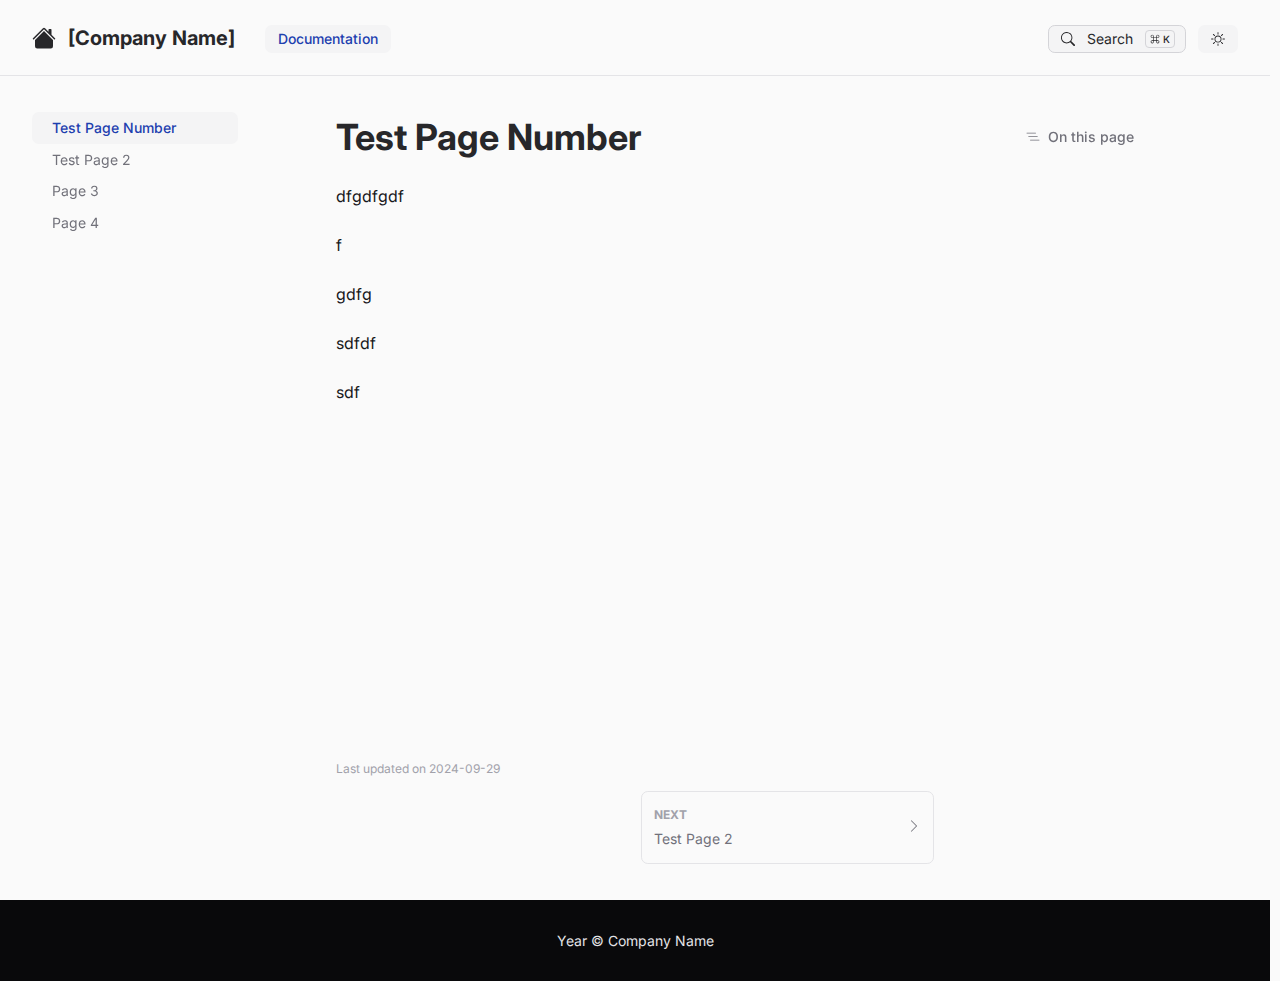
==== documentation/index.html @ 959ef645 "Generated by Alex" ====
<!DOCTYPE html>
<html lang="en">
<head>
    <meta charset="UTF-8"/>
    <meta name="viewport" content="width=device-width, initial-scale=1.0"/>
    <title>
        Test Page Number - [Company Name]
    </title>
    <meta name="description" content="Test Page Number. dfgdfgdf"/>
    <meta property="og:url" content="https://sitebud.github.io/documentation-probe-3/documentation/test-page-number/">
    <meta property="og:title" content="Test Page Number - [Company Name]" />
    <meta property="og:type" content="website" />
    <meta property="og:description" content="Test Page Number. dfgdfgdf"/>
    <meta name="twitter:title" content="Test Page Number - [Company Name]" />
    <meta name="twitter:description" content="Test Page Number. dfgdfgdf" />

    
        <link rel="icon" type="image/svg+xml" href="/favicon.svg"/>
<meta property="og:image" content="https://your-domain.com/og-image.png" />
<meta name="twitter:image" content="https://your-domain.com/og-image.png" />
<meta name="twitter:card" content="summary_large_image" />
<meta name="twitter:site" content="@your-twitter-handler" />

    
    <base href="https://sitebud.github.io/documentation-probe-3/"/>
    <link rel="canonical" href="https://sitebud.github.io/documentation-probe-3/documentation/test-page-number/">
    <link rel="preconnect" href="https://fonts.googleapis.com"/>
    <link rel="preconnect" href="https://fonts.gstatic.com" crossOrigin=""/>
    <link href="https://fonts.googleapis.com/css2?family=Inter:wght@300;400;500;700&subset=latin&display=swap"
          rel="stylesheet"/>
    <link rel="preload" href="https://sitebud.github.io/documentation-probe-3/_lib/index.css" as="style">
    <link rel="stylesheet" href="https://sitebud.github.io/documentation-probe-3/_lib/index.css"/>
    <link rel="modulepreload" href="https://sitebud.github.io/documentation-probe-3/_lib/index.js"/>
    <link rel="modulepreload" href="https://sitebud.github.io/documentation-probe-3/_lib/init.js"/>
    <link rel="modulepreload" href="https://sitebud.github.io/documentation-probe-3/_lib/pre.js"/>
    <style>
        :root {
            color-scheme: light dark;
        }
        html {
            scroll-padding-top: 120px;
            visibility: hidden;
            opacity: 0;
        }
    </style>
    <script>
        function getInitialTheme() {
            const savedTheme = localStorage.getItem('theme');
            if (savedTheme === 'light' || savedTheme === 'dark') return savedTheme;
            return window.matchMedia('(prefers-color-scheme: dark)').matches ? 'dark' : 'light';
        }
        const theme = getInitialTheme();
        document.documentElement.classList.add('theme-' + theme);
    </script>
</head>
<body>

<div id="root">
    <sl-drawer id="menu-drawer" label="Documentation" class="drawer__control" placement="top">
        <div class="body__drawer">
            <div class="items">
                
                    
                        <sl-button 
                            class="nav_button  current " 
                            size="medium" 
                            href="documentation/test-page-number/"
                        >
                            Documentation
                        </sl-button>
                         
                
            </div>
            <sl-divider class="divider__drawer"></sl-divider>
            <nav class="tree">
                <div class="scroll-panel">
                    
                        
                            
                            
                            
                                <sl-tree class="tree__with_lines" selection="leaf">
                                    
                                
                                    
                                        <sl-tree-item 
                                            id="lw2ZL-6UMWMiOFFLZgZ1T" 
                                            style="--indent-level: 0"
                                             selected 
                                            class="leaf"
                                        >
                                            <a href="documentation/test-page-number/">Test Page Number</a>
                                        </sl-tree-item>                                        
                                    
                                
                                    
                                        <sl-tree-item 
                                            id="FZVcUqBacELlOhmjEDmez" 
                                            style="--indent-level: 0"
                                            
                                            class="leaf"
                                        >
                                            <a href="documentation/test-page-2/">Test Page 2</a>
                                        </sl-tree-item>                                        
                                    
                                
                                    
                                        <sl-tree-item 
                                            id="Td5ZuGVM79t4Ct7xE0u35" 
                                            style="--indent-level: 0"
                                            
                                            class="leaf"
                                        >
                                            <a href="documentation/page-3/">Page 3</a>
                                        </sl-tree-item>                                        
                                    
                                
                                    
                                        <sl-tree-item 
                                            id="-pElBk8SQXMNbRQyHJnnz" 
                                            style="--indent-level: 0"
                                            
                                            class="leaf"
                                        >
                                            <a href="documentation/page-4/">Page 4</a>
                                        </sl-tree-item>                                        
                                    
                                
                            
                                </sl-tree>
                            
                        
                        
                </div>
            </nav>
        </div>
    </sl-drawer>

    <div class="body__wrapper">
        <div class="nav__container">
            <nav>
                <div class="border-box"></div>
                <div class="logo">
                    
                        <div class="icon">
                            <svg xmlns="http://www.w3.org/2000/svg" width="16" height="16" fill="currentColor" viewBox="0 0 16 16">
  <path d="M8.707 1.5a1 1 0 0 0-1.414 0L.646 8.146a.5.5 0 0 0 .708.708L8 2.207l6.646 6.647a.5.5 0 0 0 .708-.708L13 5.793V2.5a.5.5 0 0 0-.5-.5h-1a.5.5 0 0 0-.5.5v1.293z"/>
  <path d="m8 3.293 6 6V13.5a1.5 1.5 0 0 1-1.5 1.5h-9A1.5 1.5 0 0 1 2 13.5V9.293z"/>
</svg>

                        </div>
                    
                    <div>
                        
                            <span class="line-clamp-1">[Company Name]</span>
                        
                    </div>
                </div>
                <div class="items">
                    <div class="container">
                        
                            
                                <sl-button 
                                    class="nav_button  current " 
                                    size="medium" 
                                    href="documentation/test-page-number/"
                                >
                                    Documentation
                                </sl-button>
                                 
                        
                    </div>
                </div>
                <div class="search">
                    <div>
                        <sl-button id="search-button" class="search_button">
                            <sl-icon slot="prefix" name="search"></sl-icon>
                            Search
                            <div slot="suffix">
                                <div class="button__prefix-wrapper">
                                    <div class="button__prefix-container">
                                        <sl-icon name="command"></sl-icon>
                                        <span class="font-w-semibold">K</span>
                                    </div>
                                </div>
                            </div>
                        </sl-button>
                    </div>
                    <div>
                        <sl-dropdown id="theme-selector" hoist>
                            <sl-button slot="trigger" class="nav_button">
                                <sl-icon id="theme-selector-icon" slot="prefix" name="sun"></sl-icon>
                            </sl-button>
                            <sl-menu id="theme-selector-menu">
                                <sl-menu-item type="checkbox" value="light">Light</sl-menu-item>
                                <sl-menu-item type="checkbox" value="dark">Dark</sl-menu-item>
                                <sl-menu-item type="checkbox" value="system">System</sl-menu-item>
                            </sl-menu>
                        </sl-dropdown>
                    </div>
                    <div class="menu">
                        <sl-button id="menu-open-trigger" class="nav_button" outline>
                            <sl-icon slot="prefix" name="list"></sl-icon>
                        </sl-button>
                    </div>
                </div>
            </nav>    
        </div>
        <div class="content__container">
            <aside class="tree">
                <nav id="nav-tree" class="tree">
                    
                        
                            
                            
                            
                                <sl-tree class="tree__with_lines" selection="leaf">
                                    
                                
                                    
                                        <sl-tree-item 
                                            id="lw2ZL-6UMWMiOFFLZgZ1T" 
                                            style="--indent-level: 0"
                                             selected 
                                            class="leaf"
                                        >
                                            <a href="documentation/test-page-number/">Test Page Number</a>
                                        </sl-tree-item>                                        
                                    
                                
                                    
                                        <sl-tree-item 
                                            id="FZVcUqBacELlOhmjEDmez" 
                                            style="--indent-level: 0"
                                            
                                            class="leaf"
                                        >
                                            <a href="documentation/test-page-2/">Test Page 2</a>
                                        </sl-tree-item>                                        
                                    
                                
                                    
                                        <sl-tree-item 
                                            id="Td5ZuGVM79t4Ct7xE0u35" 
                                            style="--indent-level: 0"
                                            
                                            class="leaf"
                                        >
                                            <a href="documentation/page-3/">Page 3</a>
                                        </sl-tree-item>                                        
                                    
                                
                                    
                                        <sl-tree-item 
                                            id="-pElBk8SQXMNbRQyHJnnz" 
                                            style="--indent-level: 0"
                                            
                                            class="leaf"
                                        >
                                            <a href="documentation/page-4/">Page 4</a>
                                        </sl-tree-item>                                        
                                    
                                
                            
                                </sl-tree>
                            
                        
                        
                </nav>
            </aside>
            
            <article>
                <main>
                    <div class="content">
                        <h1 id="test-page-number" dir="ltr"><span style="white-space: pre-wrap;">Test Page Number</span></h1><p dir="ltr"><span style="white-space: pre-wrap;">dfgdfgdf</span></p><p dir="ltr"><span style="white-space: pre-wrap;">f</span></p><p dir="ltr"><span style="white-space: pre-wrap;">gdfg</span></p><p dir="ltr"><span style="white-space: pre-wrap;">sdfdf</span></p><p dir="ltr"><span style="white-space: pre-wrap;">sdf</span></p>
                    </div>
                </main>
                <div class="footer">
                    <div class="content">
                        <div class="date">
                            <div>Last updated on 2024-09-29</div>
                        </div>
                         <div></div> 
                        
                            <a href="documentation/test-page-2/" class="column right-column" title="Test Page 2">
                                <div class="label">
                                    <div class="title">NEXT</div>
                                    <div class="line-clamp-1">
                                        Test Page 2
                                    </div>
                                </div>
                                <div>
                                    <sl-icon name="chevron-right"></sl-icon>
                                </div>
                            </a>
                        
                    </div>
                </div>
            </article>
            <aside class="toc">
                <nav class="toc">
                    <div class="title">
                        <sl-icon class="icon" name="list-nested"></sl-icon>
                        <div>
                            On this page
                        </div>
                    </div>
                    <div id="toc-list" class="list">
                        
                                
                        
                    </div>
                </nav>
            </aside>
        </div>
        <footer>
            
                <span>Year &copy; Company Name</span>    
            
        </footer>
    </div>
</div>
<sl-dialog id="search-dialog" class="dialog_control dialog__search">
    <div slot="label">
        <p>Search</p>
    </div>
    <div class="pane stack__column stack__gap-4">
        <div>
            <sl-input
                id="search-input"
                type="text"
                size="small"
                autocomplete="off"
                autofocus
                clearable
                placeholder="Type text you want to search..."
            >
            </sl-input>
        </div>
        <div id="search-result" class="stack__column stack__gap-4 search-result">
        </div>
        <div id="search-footer" class="footer"></div>
    </div>
</sl-dialog>
<script type="module">
    import 'https://sitebud.github.io/documentation-probe-3/_lib/index.js';
    import {initPage, initTheme, initSearch, initToc} from 'https://sitebud.github.io/documentation-probe-3/_lib/init.js';
    import {preInitTree} from 'https://sitebud.github.io/documentation-probe-3/_lib/pre.js';
    preInitTree();
    await initPage();
    await initTheme();
    await initSearch('1727712534627');
    document.documentElement.style.visibility = 'visible';
    document.documentElement.style.opacity = '1';
    initToc();
</script>

</body>
</html>
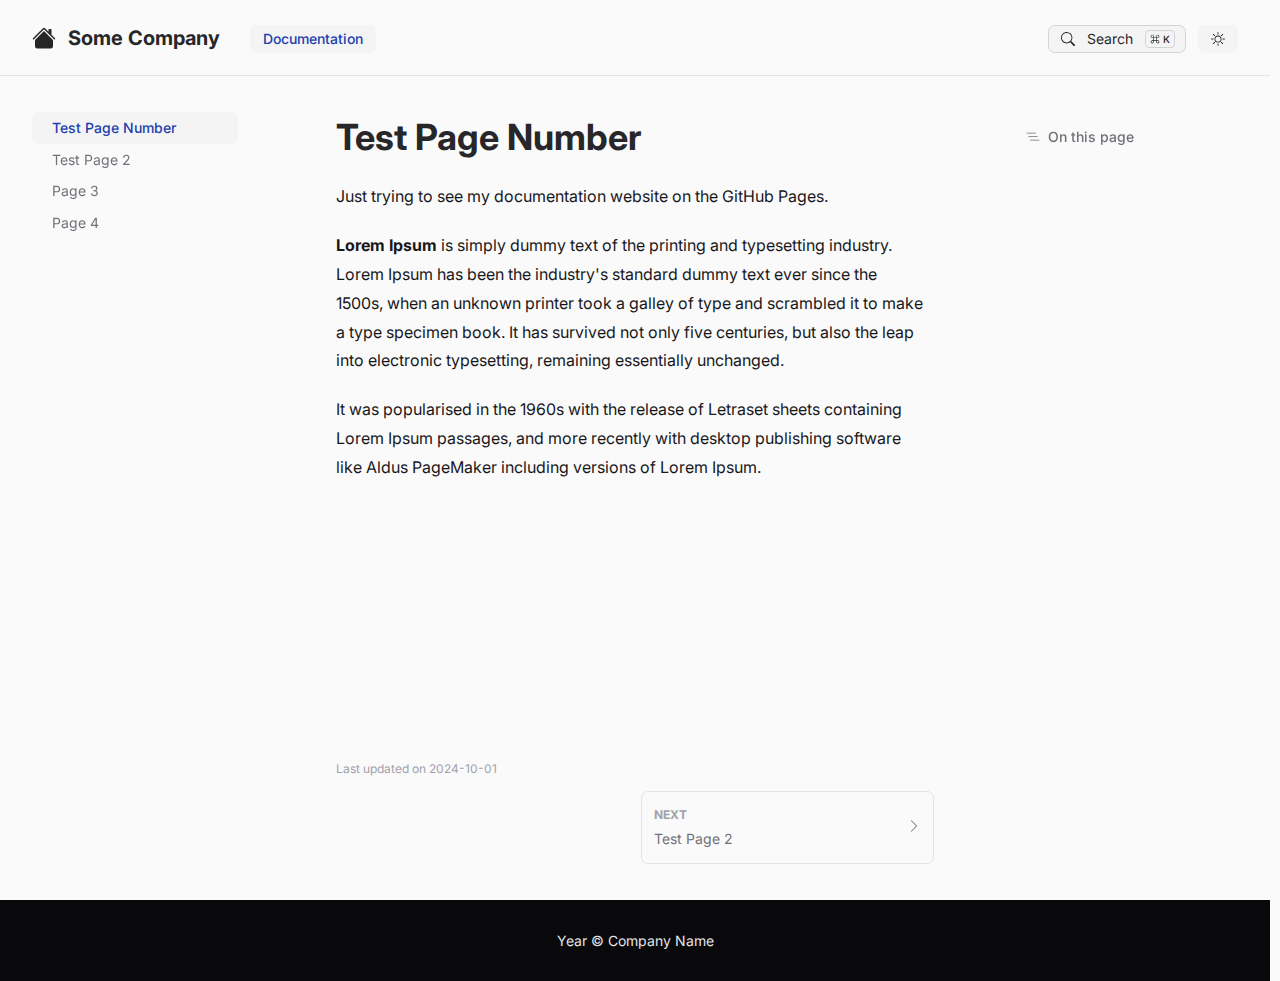
==== commit 8ec16af7: "Generated by Alex" ====
--- a/documentation/index.html
+++ b/documentation/index.html
@@ -4,15 +4,15 @@
     <meta charset="UTF-8"/>
     <meta name="viewport" content="width=device-width, initial-scale=1.0"/>
     <title>
-        Test Page Number - [Company Name]
+        Test Page Number - Some Company
     </title>
-    <meta name="description" content="Test Page Number. dfgdfgdf"/>
+    <meta name="description" content="Test Page Number. Just trying to see my documentation website on the GitHub Pages."/>
     <meta property="og:url" content="https://sitebud.github.io/documentation-probe-3/documentation/test-page-number/">
-    <meta property="og:title" content="Test Page Number - [Company Name]" />
+    <meta property="og:title" content="Test Page Number - Some Company" />
     <meta property="og:type" content="website" />
-    <meta property="og:description" content="Test Page Number. dfgdfgdf"/>
-    <meta name="twitter:title" content="Test Page Number - [Company Name]" />
-    <meta name="twitter:description" content="Test Page Number. dfgdfgdf" />
+    <meta property="og:description" content="Test Page Number. Just trying to see my documentation website on the GitHub Pages."/>
+    <meta name="twitter:title" content="Test Page Number - Some Company" />
+    <meta name="twitter:description" content="Test Page Number. Just trying to see my documentation website on the GitHub Pages." />
 
     
         <link rel="icon" type="image/svg+xml" href="/favicon.svg"/>
@@ -152,7 +152,7 @@
                     
                     <div>
                         
-                            <span class="line-clamp-1">[Company Name]</span>
+                            <span class="line-clamp-1">Some Company</span>
                         
                     </div>
                 </div>
@@ -272,13 +272,13 @@
             <article>
                 <main>
                     <div class="content">
-                        <h1 id="test-page-number" dir="ltr"><span style="white-space: pre-wrap;">Test Page Number</span></h1><p dir="ltr"><span style="white-space: pre-wrap;">dfgdfgdf</span></p><p dir="ltr"><span style="white-space: pre-wrap;">f</span></p><p dir="ltr"><span style="white-space: pre-wrap;">gdfg</span></p><p dir="ltr"><span style="white-space: pre-wrap;">sdfdf</span></p><p dir="ltr"><span style="white-space: pre-wrap;">sdf</span></p>
+                        <h1 id="test-page-number" dir="ltr"><span style="white-space: pre-wrap;">Test Page Number</span></h1><p dir="ltr"><span style="white-space: pre-wrap;">Just trying to see my documentation website on the GitHub Pages. </span></p><p dir="ltr"><b><strong class="text-bold" style="white-space: pre-wrap;">Lorem Ipsum</strong></b><span style="white-space: pre-wrap;">&nbsp;is simply dummy text of the printing and typesetting industry. Lorem Ipsum has been the industry's standard dummy text ever since the 1500s, when an unknown printer took a galley of type and scrambled it to make a type specimen book. It has survived not only five centuries, but also the leap into electronic typesetting, remaining essentially unchanged. </span></p><p dir="ltr"><span style="white-space: pre-wrap;">It was popularised in the 1960s with the release of Letraset sheets containing Lorem Ipsum passages, and more recently with desktop publishing software like Aldus PageMaker including versions of Lorem Ipsum.</span></p>
                     </div>
                 </main>
                 <div class="footer">
                     <div class="content">
                         <div class="date">
-                            <div>Last updated on 2024-09-29</div>
+                            <div>Last updated on 2024-10-01</div>
                         </div>
                          <div></div> 
                         
@@ -349,7 +349,7 @@
     preInitTree();
     await initPage();
     await initTheme();
-    await initSearch('1727712534627');
+    await initSearch('1727759896700');
     document.documentElement.style.visibility = 'visible';
     document.documentElement.style.opacity = '1';
     initToc();
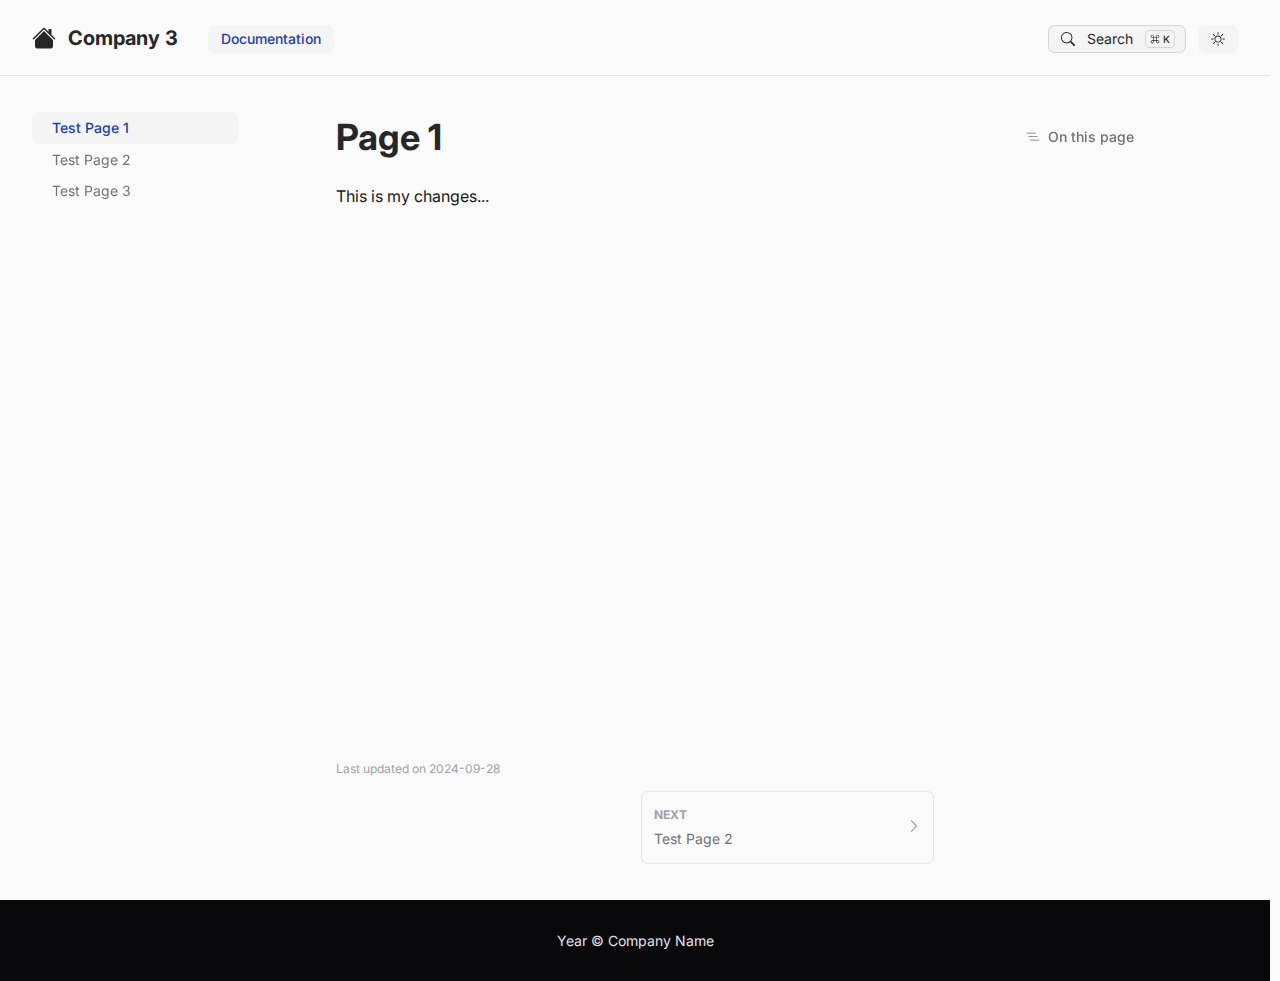
==== commit 9866c45b: "Generated by Alex" ====
--- a/documentation/index.html
+++ b/documentation/index.html
@@ -4,15 +4,15 @@
     <meta charset="UTF-8"/>
     <meta name="viewport" content="width=device-width, initial-scale=1.0"/>
     <title>
-        Test Page Number - Some Company
+        Test Page 1 - Company 3
     </title>
-    <meta name="description" content="Test Page Number. Just trying to see my documentation website on the GitHub Pages."/>
-    <meta property="og:url" content="https://sitebud.github.io/documentation-probe-3/documentation/test-page-number/">
-    <meta property="og:title" content="Test Page Number - Some Company" />
+    <meta name="description" content="Page 1. This is my changes..."/>
+    <meta property="og:url" content="https://sitebud.github.io/documentation-probe-3/documentation/test-page-1/">
+    <meta property="og:title" content="Test Page 1 - Company 3" />
     <meta property="og:type" content="website" />
-    <meta property="og:description" content="Test Page Number. Just trying to see my documentation website on the GitHub Pages."/>
-    <meta name="twitter:title" content="Test Page Number - Some Company" />
-    <meta name="twitter:description" content="Test Page Number. Just trying to see my documentation website on the GitHub Pages." />
+    <meta property="og:description" content="Page 1. This is my changes..."/>
+    <meta name="twitter:title" content="Test Page 1 - Company 3" />
+    <meta name="twitter:description" content="Page 1. This is my changes..." />
 
     
         <link rel="icon" type="image/svg+xml" href="/favicon.svg"/>
@@ -23,7 +23,7 @@
 
     
     <base href="https://sitebud.github.io/documentation-probe-3/"/>
-    <link rel="canonical" href="https://sitebud.github.io/documentation-probe-3/documentation/test-page-number/">
+    <link rel="canonical" href="https://sitebud.github.io/documentation-probe-3/documentation/test-page-1/">
     <link rel="preconnect" href="https://fonts.googleapis.com"/>
     <link rel="preconnect" href="https://fonts.gstatic.com" crossOrigin=""/>
     <link href="https://fonts.googleapis.com/css2?family=Inter:wght@300;400;500;700&subset=latin&display=swap"
@@ -64,7 +64,7 @@
                         <sl-button 
                             class="nav_button  current " 
                             size="medium" 
-                            href="documentation/test-page-number/"
+                            href="documentation/test-page-1/"
                         >
                             Documentation
                         </sl-button>
@@ -84,18 +84,18 @@
                                 
                                     
                                         <sl-tree-item 
-                                            id="lw2ZL-6UMWMiOFFLZgZ1T" 
+                                            id="K4P3HCX1nWZN8HzyhtxEL" 
                                             style="--indent-level: 0"
                                              selected 
                                             class="leaf"
                                         >
-                                            <a href="documentation/test-page-number/">Test Page Number</a>
-                                        </sl-tree-item>                                        
-                                    
-                                
-                                    
-                                        <sl-tree-item 
-                                            id="FZVcUqBacELlOhmjEDmez" 
+                                            <a href="documentation/test-page-1/">Test Page 1</a>
+                                        </sl-tree-item>                                        
+                                    
+                                
+                                    
+                                        <sl-tree-item 
+                                            id="SzeO_K4Kuo_gmKK5Pq37i" 
                                             style="--indent-level: 0"
                                             
                                             class="leaf"
@@ -106,23 +106,12 @@
                                 
                                     
                                         <sl-tree-item 
-                                            id="Td5ZuGVM79t4Ct7xE0u35" 
+                                            id="I8XhZkewoCXJf9lfXUX9U" 
                                             style="--indent-level: 0"
                                             
                                             class="leaf"
                                         >
-                                            <a href="documentation/page-3/">Page 3</a>
-                                        </sl-tree-item>                                        
-                                    
-                                
-                                    
-                                        <sl-tree-item 
-                                            id="-pElBk8SQXMNbRQyHJnnz" 
-                                            style="--indent-level: 0"
-                                            
-                                            class="leaf"
-                                        >
-                                            <a href="documentation/page-4/">Page 4</a>
+                                            <a href="documentation/test-page-3/">Test Page 3</a>
                                         </sl-tree-item>                                        
                                     
                                 
@@ -152,7 +141,7 @@
                     
                     <div>
                         
-                            <span class="line-clamp-1">Some Company</span>
+                            <span class="line-clamp-1">Company 3</span>
                         
                     </div>
                 </div>
@@ -163,7 +152,7 @@
                                 <sl-button 
                                     class="nav_button  current " 
                                     size="medium" 
-                                    href="documentation/test-page-number/"
+                                    href="documentation/test-page-1/"
                                 >
                                     Documentation
                                 </sl-button>
@@ -219,18 +208,18 @@
                                 
                                     
                                         <sl-tree-item 
-                                            id="lw2ZL-6UMWMiOFFLZgZ1T" 
+                                            id="K4P3HCX1nWZN8HzyhtxEL" 
                                             style="--indent-level: 0"
                                              selected 
                                             class="leaf"
                                         >
-                                            <a href="documentation/test-page-number/">Test Page Number</a>
-                                        </sl-tree-item>                                        
-                                    
-                                
-                                    
-                                        <sl-tree-item 
-                                            id="FZVcUqBacELlOhmjEDmez" 
+                                            <a href="documentation/test-page-1/">Test Page 1</a>
+                                        </sl-tree-item>                                        
+                                    
+                                
+                                    
+                                        <sl-tree-item 
+                                            id="SzeO_K4Kuo_gmKK5Pq37i" 
                                             style="--indent-level: 0"
                                             
                                             class="leaf"
@@ -241,23 +230,12 @@
                                 
                                     
                                         <sl-tree-item 
-                                            id="Td5ZuGVM79t4Ct7xE0u35" 
+                                            id="I8XhZkewoCXJf9lfXUX9U" 
                                             style="--indent-level: 0"
                                             
                                             class="leaf"
                                         >
-                                            <a href="documentation/page-3/">Page 3</a>
-                                        </sl-tree-item>                                        
-                                    
-                                
-                                    
-                                        <sl-tree-item 
-                                            id="-pElBk8SQXMNbRQyHJnnz" 
-                                            style="--indent-level: 0"
-                                            
-                                            class="leaf"
-                                        >
-                                            <a href="documentation/page-4/">Page 4</a>
+                                            <a href="documentation/test-page-3/">Test Page 3</a>
                                         </sl-tree-item>                                        
                                     
                                 
@@ -272,13 +250,13 @@
             <article>
                 <main>
                     <div class="content">
-                        <h1 id="test-page-number" dir="ltr"><span style="white-space: pre-wrap;">Test Page Number</span></h1><p dir="ltr"><span style="white-space: pre-wrap;">Just trying to see my documentation website on the GitHub Pages. </span></p><p dir="ltr"><b><strong class="text-bold" style="white-space: pre-wrap;">Lorem Ipsum</strong></b><span style="white-space: pre-wrap;">&nbsp;is simply dummy text of the printing and typesetting industry. Lorem Ipsum has been the industry's standard dummy text ever since the 1500s, when an unknown printer took a galley of type and scrambled it to make a type specimen book. It has survived not only five centuries, but also the leap into electronic typesetting, remaining essentially unchanged. </span></p><p dir="ltr"><span style="white-space: pre-wrap;">It was popularised in the 1960s with the release of Letraset sheets containing Lorem Ipsum passages, and more recently with desktop publishing software like Aldus PageMaker including versions of Lorem Ipsum.</span></p>
+                        <h1 id="page-1" dir="ltr"><span style="white-space: pre-wrap;">Page 1</span></h1><p dir="ltr"><span style="white-space: pre-wrap;">This is my changes...</span></p><p dir="ltr"><br></p>
                     </div>
                 </main>
                 <div class="footer">
                     <div class="content">
                         <div class="date">
-                            <div>Last updated on 2024-10-01</div>
+                            <div>Last updated on 2024-09-28</div>
                         </div>
                          <div></div> 
                         
@@ -349,7 +327,7 @@
     preInitTree();
     await initPage();
     await initTheme();
-    await initSearch('1727759896700');
+    await initSearch('1727760484593');
     document.documentElement.style.visibility = 'visible';
     document.documentElement.style.opacity = '1';
     initToc();
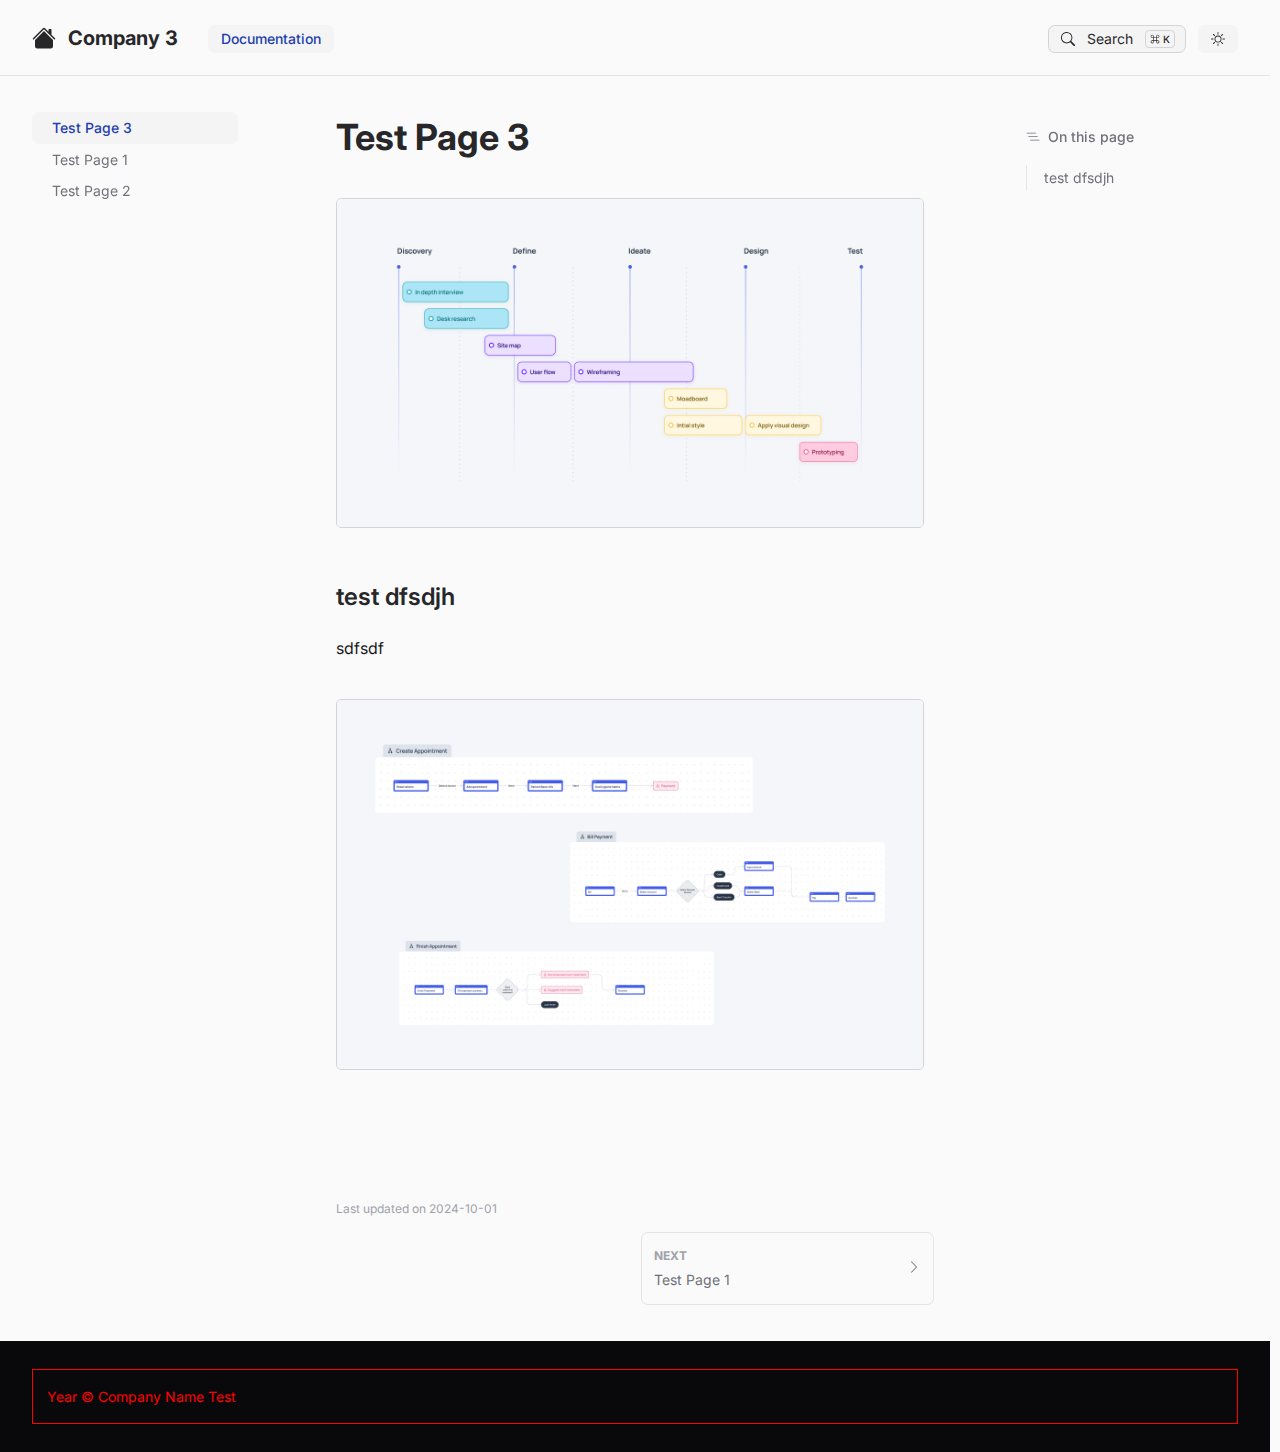
==== commit 79e2c5a7: "Generated by Alex" ====
--- a/documentation/index.html
+++ b/documentation/index.html
@@ -4,15 +4,15 @@
     <meta charset="UTF-8"/>
     <meta name="viewport" content="width=device-width, initial-scale=1.0"/>
     <title>
-        Test Page 1 - Company 3
+        Test Page 3 - Company 3
     </title>
-    <meta name="description" content="Page 1. This is my changes..."/>
-    <meta property="og:url" content="https://sitebud.github.io/documentation-probe-3/documentation/test-page-1/">
-    <meta property="og:title" content="Test Page 1 - Company 3" />
+    <meta name="description" content="Test Page 3. test dfsdjh"/>
+    <meta property="og:url" content="https://sitebud.github.io/documentation-probe-3/documentation/test-page-3/">
+    <meta property="og:title" content="Test Page 3 - Company 3" />
     <meta property="og:type" content="website" />
-    <meta property="og:description" content="Page 1. This is my changes..."/>
-    <meta name="twitter:title" content="Test Page 1 - Company 3" />
-    <meta name="twitter:description" content="Page 1. This is my changes..." />
+    <meta property="og:description" content="Test Page 3. test dfsdjh"/>
+    <meta name="twitter:title" content="Test Page 3 - Company 3" />
+    <meta name="twitter:description" content="Test Page 3. test dfsdjh" />
 
     
         <link rel="icon" type="image/svg+xml" href="/favicon.svg"/>
@@ -23,7 +23,7 @@
 
     
     <base href="https://sitebud.github.io/documentation-probe-3/"/>
-    <link rel="canonical" href="https://sitebud.github.io/documentation-probe-3/documentation/test-page-1/">
+    <link rel="canonical" href="https://sitebud.github.io/documentation-probe-3/documentation/test-page-3/">
     <link rel="preconnect" href="https://fonts.googleapis.com"/>
     <link rel="preconnect" href="https://fonts.gstatic.com" crossOrigin=""/>
     <link href="https://fonts.googleapis.com/css2?family=Inter:wght@300;400;500;700&subset=latin&display=swap"
@@ -64,7 +64,7 @@
                         <sl-button 
                             class="nav_button  current " 
                             size="medium" 
-                            href="documentation/test-page-1/"
+                            href="documentation/test-page-3/"
                         >
                             Documentation
                         </sl-button>
@@ -84,9 +84,20 @@
                                 
                                     
                                         <sl-tree-item 
+                                            id="I8XhZkewoCXJf9lfXUX9U" 
+                                            style="--indent-level: 0"
+                                             selected 
+                                            class="leaf"
+                                        >
+                                            <a href="documentation/test-page-3/">Test Page 3</a>
+                                        </sl-tree-item>                                        
+                                    
+                                
+                                    
+                                        <sl-tree-item 
                                             id="K4P3HCX1nWZN8HzyhtxEL" 
                                             style="--indent-level: 0"
-                                             selected 
+                                            
                                             class="leaf"
                                         >
                                             <a href="documentation/test-page-1/">Test Page 1</a>
@@ -101,17 +112,6 @@
                                             class="leaf"
                                         >
                                             <a href="documentation/test-page-2/">Test Page 2</a>
-                                        </sl-tree-item>                                        
-                                    
-                                
-                                    
-                                        <sl-tree-item 
-                                            id="I8XhZkewoCXJf9lfXUX9U" 
-                                            style="--indent-level: 0"
-                                            
-                                            class="leaf"
-                                        >
-                                            <a href="documentation/test-page-3/">Test Page 3</a>
                                         </sl-tree-item>                                        
                                     
                                 
@@ -152,7 +152,7 @@
                                 <sl-button 
                                     class="nav_button  current " 
                                     size="medium" 
-                                    href="documentation/test-page-1/"
+                                    href="documentation/test-page-3/"
                                 >
                                     Documentation
                                 </sl-button>
@@ -208,9 +208,20 @@
                                 
                                     
                                         <sl-tree-item 
+                                            id="I8XhZkewoCXJf9lfXUX9U" 
+                                            style="--indent-level: 0"
+                                             selected 
+                                            class="leaf"
+                                        >
+                                            <a href="documentation/test-page-3/">Test Page 3</a>
+                                        </sl-tree-item>                                        
+                                    
+                                
+                                    
+                                        <sl-tree-item 
                                             id="K4P3HCX1nWZN8HzyhtxEL" 
                                             style="--indent-level: 0"
-                                             selected 
+                                            
                                             class="leaf"
                                         >
                                             <a href="documentation/test-page-1/">Test Page 1</a>
@@ -225,17 +236,6 @@
                                             class="leaf"
                                         >
                                             <a href="documentation/test-page-2/">Test Page 2</a>
-                                        </sl-tree-item>                                        
-                                    
-                                
-                                    
-                                        <sl-tree-item 
-                                            id="I8XhZkewoCXJf9lfXUX9U" 
-                                            style="--indent-level: 0"
-                                            
-                                            class="leaf"
-                                        >
-                                            <a href="documentation/test-page-3/">Test Page 3</a>
                                         </sl-tree-item>                                        
                                     
                                 
@@ -250,21 +250,21 @@
             <article>
                 <main>
                     <div class="content">
-                        <h1 id="page-1" dir="ltr"><span style="white-space: pre-wrap;">Page 1</span></h1><p dir="ltr"><span style="white-space: pre-wrap;">This is my changes...</span></p><p dir="ltr"><br></p>
+                        <h1 id="test-page-3" dir="ltr"><span style="white-space: pre-wrap;">Test Page 3</span></h1><div style="display: flex; width: 100%; position: relative; flex-direction: column; align-items: start; justify-content: center; margin: var(--sl-spacing-large) 0 var(--sl-spacing-x-large) 0;"><img src="_images/test-2/64cad0790af0e12261b72722_product-show-case-2.jpg" alt="" width="100%" style="border-radius: var(--sl-border-radius-small); border: 1px solid var(--sl-color-neutral-300);"></div><h2 id="test-dfsdjh" dir="ltr"><span style="white-space: pre-wrap;">test dfsdjh </span></h2><p dir="ltr"><span style="white-space: pre-wrap;">sdfsdf</span></p><div style="display: flex; width: 100%; position: relative; flex-direction: column; align-items: start; justify-content: center; margin: var(--sl-spacing-large) 0 var(--sl-spacing-x-large) 0;"><img src="_images/test-2/64cad12a8f3dda749e64fc7e_product-show-case-3.jpg" alt="" width="100%" style="border-radius: var(--sl-border-radius-small); border: 1px solid var(--sl-color-neutral-300);"></div><p dir="ltr"><br></p>
                     </div>
                 </main>
                 <div class="footer">
                     <div class="content">
                         <div class="date">
-                            <div>Last updated on 2024-09-28</div>
+                            <div>Last updated on 2024-10-01</div>
                         </div>
                          <div></div> 
                         
-                            <a href="documentation/test-page-2/" class="column right-column" title="Test Page 2">
+                            <a href="documentation/test-page-1/" class="column right-column" title="Test Page 1">
                                 <div class="label">
                                     <div class="title">NEXT</div>
                                     <div class="line-clamp-1">
-                                        Test Page 2
+                                        Test Page 1
                                     </div>
                                 </div>
                                 <div>
@@ -287,13 +287,31 @@
                         
                                 
                         
+                            
+                                <div class="heading-2 line-clamp-2">
+                                    <a href="documentation/test-page-3/#test-dfsdjh">test dfsdjh</a>
+                                </div>
+                                
+                        
                     </div>
                 </nav>
             </aside>
         </div>
         <footer>
             
-                <span>Year &copy; Company Name</span>    
+                <style>
+   .wrapper {
+      display: flex;
+      width: 100%;
+      border: 1px solid red;
+      padding: 1em;
+
+   }
+</style>
+<div class="wrapper" style="color: red">
+
+    <span>Year &copy; Company Name Test</span>
+</div>    
             
         </footer>
     </div>
@@ -327,7 +345,7 @@
     preInitTree();
     await initPage();
     await initTheme();
-    await initSearch('1727760484593');
+    await initSearch('1727767829817');
     document.documentElement.style.visibility = 'visible';
     document.documentElement.style.opacity = '1';
     initToc();
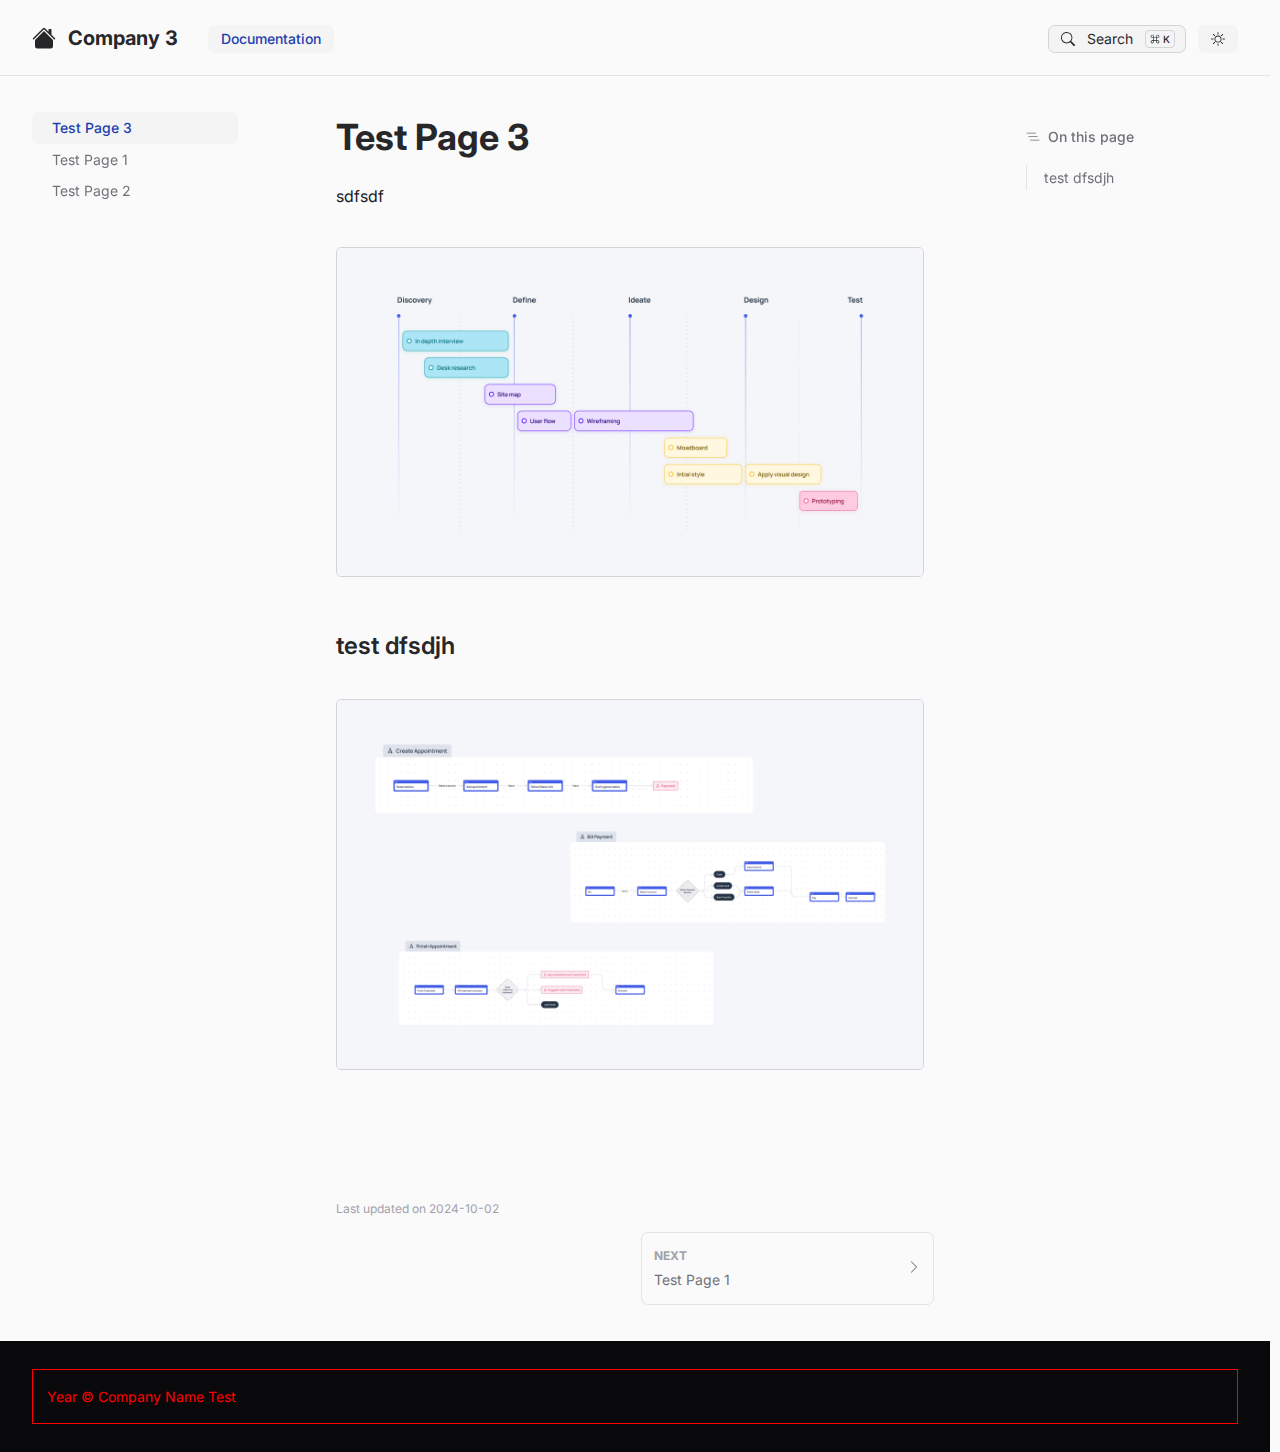
==== commit bd168750: "Generated by Alex" ====
--- a/documentation/index.html
+++ b/documentation/index.html
@@ -6,13 +6,13 @@
     <title>
         Test Page 3 - Company 3
     </title>
-    <meta name="description" content="Test Page 3. test dfsdjh"/>
+    <meta name="description" content="Test Page 3. sdfsdf"/>
     <meta property="og:url" content="https://sitebud.github.io/documentation-probe-3/documentation/test-page-3/">
     <meta property="og:title" content="Test Page 3 - Company 3" />
     <meta property="og:type" content="website" />
-    <meta property="og:description" content="Test Page 3. test dfsdjh"/>
+    <meta property="og:description" content="Test Page 3. sdfsdf"/>
     <meta name="twitter:title" content="Test Page 3 - Company 3" />
-    <meta name="twitter:description" content="Test Page 3. test dfsdjh" />
+    <meta name="twitter:description" content="Test Page 3. sdfsdf" />
 
     
         <link rel="icon" type="image/svg+xml" href="/favicon.svg"/>
@@ -250,13 +250,13 @@
             <article>
                 <main>
                     <div class="content">
-                        <h1 id="test-page-3" dir="ltr"><span style="white-space: pre-wrap;">Test Page 3</span></h1><div style="display: flex; width: 100%; position: relative; flex-direction: column; align-items: start; justify-content: center; margin: var(--sl-spacing-large) 0 var(--sl-spacing-x-large) 0;"><img src="_images/test-2/64cad0790af0e12261b72722_product-show-case-2.jpg" alt="" width="100%" style="border-radius: var(--sl-border-radius-small); border: 1px solid var(--sl-color-neutral-300);"></div><h2 id="test-dfsdjh" dir="ltr"><span style="white-space: pre-wrap;">test dfsdjh </span></h2><p dir="ltr"><span style="white-space: pre-wrap;">sdfsdf</span></p><div style="display: flex; width: 100%; position: relative; flex-direction: column; align-items: start; justify-content: center; margin: var(--sl-spacing-large) 0 var(--sl-spacing-x-large) 0;"><img src="_images/test-2/64cad12a8f3dda749e64fc7e_product-show-case-3.jpg" alt="" width="100%" style="border-radius: var(--sl-border-radius-small); border: 1px solid var(--sl-color-neutral-300);"></div><p dir="ltr"><br></p>
+                        <h1 id="test-page-3" dir="ltr"><span style="white-space: pre-wrap;">Test Page 3</span></h1><p dir="ltr"><span style="white-space: pre-wrap;">sdfsdf</span></p><div style="display: flex; width: 100%; position: relative; flex-direction: column; align-items: start; justify-content: center; margin: var(--sl-spacing-large) 0 var(--sl-spacing-x-large) 0;"><img src="_images/test-2/64cad0790af0e12261b72722_product-show-case-2.jpg" alt="" width="100%" style="border-radius: var(--sl-border-radius-small); border: 1px solid var(--sl-color-neutral-300);"></div><h2 id="test-dfsdjh" dir="ltr"><span style="white-space: pre-wrap;">test dfsdjh </span></h2><div style="display: flex; width: 100%; position: relative; flex-direction: column; align-items: start; justify-content: center; margin: var(--sl-spacing-large) 0 var(--sl-spacing-x-large) 0;"><img src="_images/test-2/64cad12a8f3dda749e64fc7e_product-show-case-3.jpg" alt="" width="100%" style="border-radius: var(--sl-border-radius-small); border: 1px solid var(--sl-color-neutral-300);"></div><p dir="ltr"><br></p>
                     </div>
                 </main>
                 <div class="footer">
                     <div class="content">
                         <div class="date">
-                            <div>Last updated on 2024-10-01</div>
+                            <div>Last updated on 2024-10-02</div>
                         </div>
                          <div></div> 
                         
@@ -345,7 +345,7 @@
     preInitTree();
     await initPage();
     await initTheme();
-    await initSearch('1727767829817');
+    await initSearch('1727891720627');
     document.documentElement.style.visibility = 'visible';
     document.documentElement.style.opacity = '1';
     initToc();
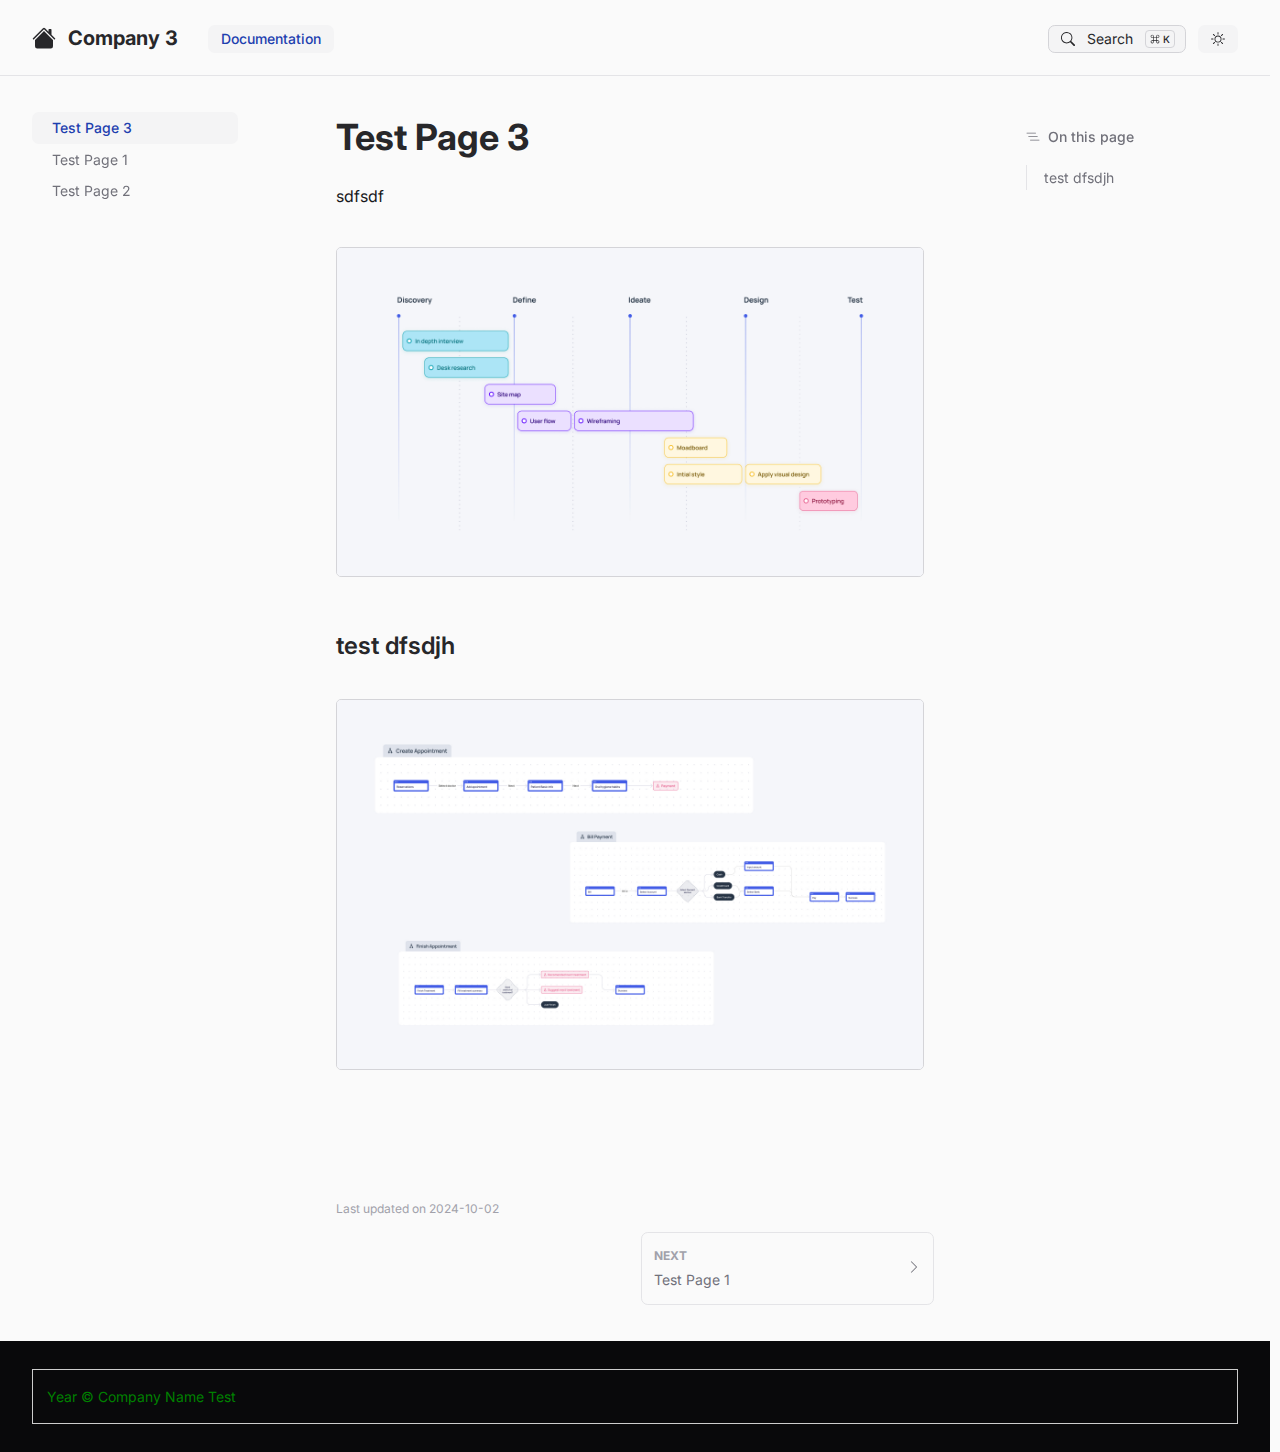
==== commit 9045483e: "Generated by Alex" ====
--- a/documentation/index.html
+++ b/documentation/index.html
@@ -303,12 +303,12 @@
    .wrapper {
       display: flex;
       width: 100%;
-      border: 1px solid red;
+      border: 1px solid #cdcdcd;
       padding: 1em;
-
+      color: green;
    }
 </style>
-<div class="wrapper" style="color: red">
+<div class="wrapper">
 
     <span>Year &copy; Company Name Test</span>
 </div>    
@@ -345,7 +345,7 @@
     preInitTree();
     await initPage();
     await initTheme();
-    await initSearch('1727891720627');
+    await initSearch('1727895362767');
     document.documentElement.style.visibility = 'visible';
     document.documentElement.style.opacity = '1';
     initToc();
